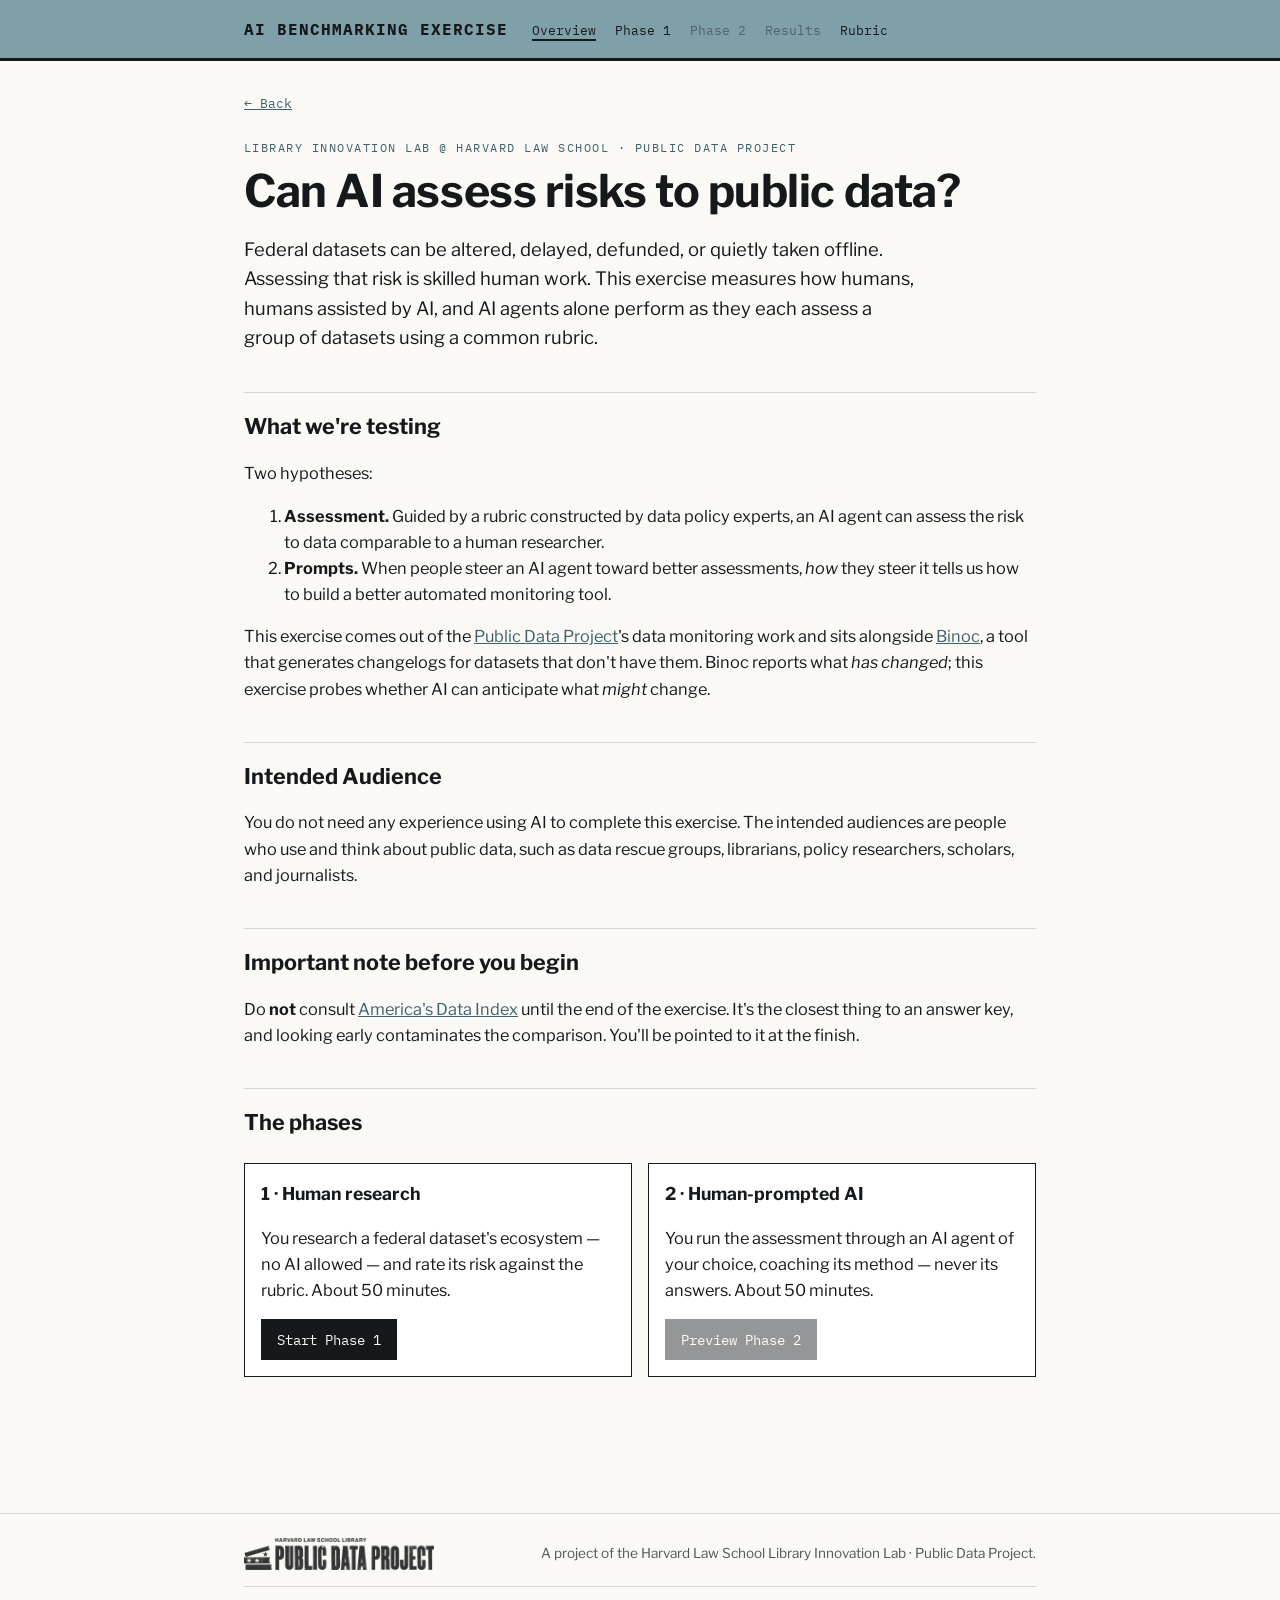
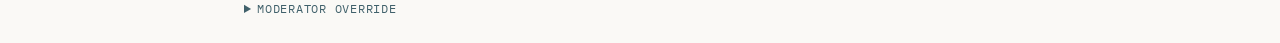
==== overview.html @ 69e3d654 "Updated changes to website for version 2 prototype" ====
<!doctype html>
<html lang="en">
  <head>
    <meta charset="utf-8" />
    <meta name="viewport" content="width=device-width, initial-scale=1" />
    <title>Overview · AI Benchmarking Exercise — Public Data Project</title>
    <link rel="preconnect" href="https://fonts.googleapis.com" />
    <link
      href="https://fonts.googleapis.com/css2?family=IBM+Plex+Mono:wght@400;700&family=Libre+Franklin:ital,wght@0,400;0,600;0,800;1,400&display=swap"
      rel="stylesheet"
    />
    <link rel="stylesheet" href="css/style.css" />
    <script src="js/data-index.js"></script>
    <script src="js/site.js"></script>
    <script>
      applyTrack();
    </script>
  </head>
  <body>
    <header class="site">
      <div class="inner">
        <a class="wordmark" href="index.html">AI Benchmarking Exercise</a>
        <nav class="site">
          <a href="overview.html" aria-current="page">Overview</a>
          <a href="phase-1.html">Phase 1</a>
          <a href="phase-2.html" data-only="group">Phase 2</a>
          <a href="results.html">Results</a>
          <a href="rubric.html">Rubric</a>
        </nav>
      </div>
    </header>

    <main>
      <p class="backlink"><a href="index.html">← Back</a></p>

      <p class="eyebrow">
        Library Innovation Lab @ Harvard Law School · Public Data Project
      </p>
      <h1>Can AI assess risks to public data?</h1>

      <p class="lede">
        Federal datasets can be altered, delayed, defunded, or quietly taken
        offline. Assessing that risk is skilled human work. This exercise
        measures how humans, humans assisted by AI, and AI agents alone perform
        as they each assess a group of datasets using a common rubric.
      </p>

      <h2>What we're testing</h2>
      <p>Two hypotheses:</p>
      <ol>
        <li>
          <strong>Assessment.</strong> Guided by a rubric constructed by data
          policy experts, an AI agent can assess the risk to data comparable to
          a human researcher.
        </li>
        <li>
          <strong>Prompts.</strong> When people steer an AI agent toward better
          assessments, <em>how</em> they steer it tells us how to build a better
          automated monitoring tool.
        </li>
      </ol>
      <p>
        This exercise comes out of the
        <a href="https://lil.law.harvard.edu/our-work/public-data-project/"
          >Public Data Project</a
        >'s data monitoring work and sits alongside
        <a href="https://harvard-lil.github.io/binoc/">Binoc</a>, a tool that
        generates changelogs for datasets that don't have them. Binoc reports
        what <em>has changed</em>; this exercise probes whether AI can
        anticipate what <em>might</em> change.
      </p>

      <h2>Intended Audience</h2>
      <p>
        You do not need any experience using AI to complete this exercise. The
        intended audiences are people who use and think about public data, such
        as data rescue groups, librarians, policy researchers, scholars, and
        journalists.
      </p>

      <h2>Important note before you begin</h2>

      <p>
        Do <strong>not</strong> consult
        <a href="https://dataindex.us/collections/">America's Data Index</a>
        until the end of the exercise. It's the closest thing to an answer key,
        and looking early contaminates the comparison. You'll be pointed to it
        at the finish.
      </p>

      <h2>The phases</h2>
      <div class="phases">
        <article class="phase-card">
          <h3>1 · Human research</h3>
          <p>
            You research a federal dataset's ecosystem — no AI allowed — and
            rate its risk against the rubric. About 50 minutes.
          </p>
          <a class="btn" href="phase-1.html">Start Phase 1</a>
        </article>
        <article class="phase-card" data-only="group">
          <h3>2 · Human-prompted AI</h3>
          <p>
            You run the assessment through an AI agent of your choice, coaching
            its method — never its answers. About 50 minutes.
          </p>
          <a class="btn" href="phase-2.html">Preview Phase 2</a>
        </article>
      </div>
    </main>

    <footer class="site">
      <div class="inner">
        <img
          class="footer-logo"
          src="assets/public-data-project.png"
          width="800"
          height="136"
          alt="Harvard Law School Library · Public Data Project"
        />
        <p>
          A project of the Harvard Law School Library Innovation Lab · Public
          Data Project.
        </p>
      </div>
    </footer>
  <script>guardNav();</script>
</body>
</html>
---- css/style.css ----
/* AI Benchmarking Exercise — site styles.
   Palette nods to the Public Data Project slide (slate blue + stamp black). */

:root {
  --paper: #faf9f6;
  --ink: #16191b;
  --slate: #7fa0a8;      /* PDP slide blue */
  --slate-deep: #40616b; /* links, accents */
  --rule: #d9d5cc;
  --flag-bg: #fdf3d7;
  --flag-ink: #6b5410;
  --gone: #8c1d18;
  --high: #b3541e;
  --moderate: #8a6d00;
  --ok: #2e6b3a;
  --mono: "IBM Plex Mono", ui-monospace, SFMono-Regular, Menlo, monospace;
  --sans: "Libre Franklin", system-ui, -apple-system, "Segoe UI", sans-serif;
}

* { box-sizing: border-box; }

body {
  margin: 0;
  background: var(--paper);
  color: var(--ink);
  font-family: var(--sans);
  font-size: 1.02rem;
  line-height: 1.6;
  /* Keeps the footer on the bottom edge rather than floating mid-screen
     on the short pages. */
  min-height: 100vh;
  display: flex;
  flex-direction: column;
}
main { flex: 1 0 auto; }

/* Header / nav */
header.site {
  border-bottom: 3px solid var(--ink);
  background: var(--slate);
}
header.site .inner {
  max-width: 52rem;
  margin: 0 auto;
  padding: 1rem 1.25rem;
  display: flex;
  flex-wrap: wrap;
  align-items: baseline;
  gap: 0.5rem 1.5rem;
}
header.site .wordmark {
  font-family: var(--mono);
  font-weight: 700;
  text-transform: uppercase;
  letter-spacing: 0.06em;
  color: var(--ink);
  text-decoration: none;
}
nav.site a {
  font-family: var(--mono);
  font-size: 0.82rem;
  color: var(--ink);
  text-decoration: none;
  margin-right: 1rem;
}
nav.site a[aria-current="page"] { border-bottom: 2px solid var(--ink); }
nav.site a:hover { text-decoration: underline; }

main {
  max-width: 52rem;
  margin: 0 auto;
  padding: 2rem 1.25rem 4rem;
}

.eyebrow {
  font-family: var(--mono);
  font-size: 0.78rem;
  text-transform: uppercase;
  letter-spacing: 0.12em;
  color: var(--slate-deep);
  margin: 0 0 0.5rem;
}

h1 {
  font-size: clamp(1.9rem, 4.5vw, 2.8rem);
  line-height: 1.12;
  letter-spacing: -0.01em;
  margin: 0 0 1rem;
}
h2 {
  font-size: 1.35rem;
  margin: 2.5rem 0 0.75rem;
  padding-top: 1rem;
  border-top: 1px solid var(--rule);
}
h3 { font-size: 1.1rem; margin: 1.5rem 0 0.4rem; }

a { color: var(--slate-deep); }
p.meta { font-size: 0.9rem; color: #555; margin-top: 0; }
p.hint { font-size: 0.95rem; color: #444; }

.lede { font-size: 1.15rem; max-width: 42rem; }

.backlink { font-family: var(--mono); font-size: 0.82rem; margin: 0 0 1.5rem; }

/* Entry page — the whole card is the control, so the label isn't said twice.
   Centred in the viewport and given real height so the page doesn't read as a
   header with a stub of content under it. */
main.entry { display: flex; flex-direction: column; justify-content: center; }
main.entry h1 { margin-bottom: 2.25rem; }
.choices { display: grid; gap: 1rem; }
.choice {
  display: flex;
  align-items: center;
  justify-content: space-between;
  gap: 1.5rem;
  border: 1.5px solid var(--ink);
  background: #fff;
  padding: 1.6rem;
  text-decoration: none;
  color: var(--ink);
}
.choice:hover { background: var(--ink); color: var(--paper); }
.choice-label {
  font-family: var(--mono);
  font-weight: 700;
  font-size: 1.25rem;
  text-transform: uppercase;
  letter-spacing: 0.06em;
}
.choice-go { font-family: var(--mono); font-size: 1.5rem; line-height: 1; }

/* Phase cards on landing */
.phases { display: grid; gap: 1rem; margin: 1.5rem 0; }
@media (min-width: 640px) { .phases { grid-template-columns: repeat(auto-fit, minmax(14rem, 1fr)); } }
.phase-card {
  border: 1.5px solid var(--ink);
  padding: 1rem;
  background: #fff;
}
.phase-card h3 { margin-top: 0; }
.badge {
  display: inline-block;
  font-family: var(--mono);
  font-size: 0.7rem;
  text-transform: uppercase;
  letter-spacing: 0.08em;
  padding: 0.15rem 0.45rem;
  border: 1px solid currentColor;
  margin-bottom: 0.5rem;
}
.badge.open   { color: var(--ok); }
.badge.guided { color: var(--high); }
.badge.team   { color: var(--slate-deep); }

/* Buttons */
.btn, button.copy {
  display: inline-block;
  font-family: var(--mono);
  font-size: 0.9rem;
  padding: 0.55rem 1rem;
  background: var(--ink);
  color: var(--paper);
  border: none;
  text-decoration: none;
  cursor: pointer;
}
.btn:hover, button.copy:hover { background: var(--slate-deep); }
.btn.secondary { background: transparent; color: var(--ink); border: 1.5px solid var(--ink); }
/* A link that refuses the click, e.g. Continue to Phase 2 before Phase 1 is
   filled in. Kept in the flow so the reason underneath it makes sense. */
.btn.disabled { opacity: 0.45; cursor: not-allowed; }
/* Nav destinations that are closed for now. Still legible, clearly not live. */
nav.site a.blocked { opacity: 0.45; cursor: not-allowed; }
/* The wordmark never dims — it simply stops being a link. */
a.wordmark.inert { cursor: default; }
.override { display: flex; flex-wrap: wrap; gap: 0.5rem; align-items: center; margin-top: 0.75rem !important; }
.override input { width: auto; flex: 0 1 12rem; padding: 0.35rem 0.5rem; }
.override-label { font-family: var(--mono); font-size: 0.78rem; text-transform: uppercase; letter-spacing: 0.06em; }
.override .status { margin: 0; }
/* Footer moderator panel — findable, not shouty. */
details.mod { flex-basis: 100%; border-top: 1px solid var(--rule); padding-top: 0.75rem; }
details.mod summary { font-family: var(--mono); font-size: 0.78rem; text-transform: uppercase; letter-spacing: 0.06em; cursor: pointer; color: var(--slate-deep); }
details.mod .override { margin-top: 0.6rem !important; }
.btn.disabled:hover { background: var(--ink); }
/* Locked Phase 1 fields, once Phase 2 has been opened. */
:disabled { background: #f2f1ed; color: #666; cursor: not-allowed; }

/* Team-decision flags */
.flag, .flag-block {
  background: var(--flag-bg);
  color: var(--flag-ink);
  font-family: var(--mono);
  font-size: 0.82rem;
}
.flag { padding: 0.05rem 0.35rem; }
.flag-block { padding: 0.6rem 0.8rem; border-left: 3px solid var(--flag-ink); }

/* Participant asides — "for you, not the bot". Deliberately upright: italics are
   reserved for language we're suggesting you type at the agent, which is why the
   <em> runs inside these boxes stand out. */
aside.participant {
  border-left: 3px solid var(--slate);
  background: #f0f3f4;
  padding: 0.75rem 1rem;
  margin: 1rem 0;
}
aside.participant .label {
  display: block;
  font-family: var(--mono);
  font-style: normal;
  font-size: 0.72rem;
  text-transform: uppercase;
  letter-spacing: 0.1em;
  color: var(--slate-deep);
  margin-bottom: 0.25rem;
}

/* Do / Don't lists */
.dodont { display: grid; gap: 1rem; margin: 1rem 0; }
@media (min-width: 640px) { .dodont { grid-template-columns: 1fr 1fr; } }
.dodont section { border: 1px solid var(--rule); background: #fff; padding: 1rem; }
.dodont h3 { margin-top: 0; font-family: var(--mono); font-size: 0.9rem; text-transform: uppercase; }
.dodont ul { margin: 0; padding-left: 1.1rem; }
.dodont li { margin-bottom: 0.5rem; }

/* Forms / pickers */
.picker { display: grid; gap: 1rem; margin: 1rem 0; }
.picker label { font-family: var(--mono); font-size: 0.82rem; text-transform: uppercase; letter-spacing: 0.06em; display: block; margin-bottom: 0.3rem; }
select, input[type="text"], textarea {
  width: 100%;
  font: inherit;
  padding: 0.5rem;
  border: 1.5px solid var(--ink);
  background: #fff;
}
#dataset-card { border: 1px solid var(--rule); background: #fff; padding: 1rem 1.25rem; margin: 1rem 0; }
#dataset-card h3 { margin-top: 0; }
#custom-dataset-fields { display: grid; gap: 0.75rem; border: 1px dashed var(--slate-deep); padding: 1rem; }
/* An ID selector outranks the UA stylesheet's [hidden] { display: none }, so the
   hidden attribute needs restating here or the fields never actually hide. */
#custom-dataset-fields[hidden] { display: none; }

/* Phase 1 worksheet — the participant's own rating, saved and carried to Phase 2 */
.worksheet {
  display: grid;
  gap: 0.75rem;
  border-left: 3px solid var(--slate);
  background: #fff;
  padding: 0.9rem 1rem;
  margin: -0.75rem 0 1.75rem;
}
.worksheet-title {
  grid-column: 1 / -1;
  margin: 0;
  font-family: var(--mono);
  font-size: 0.72rem;
  text-transform: uppercase;
  letter-spacing: 0.1em;
  color: var(--slate-deep);
}
@media (min-width: 640px) {
  .worksheet { grid-template-columns: 14rem 1fr; align-items: start; }
}

/* Phase 2 carry-over panel — context, never something to paste */
.carryover {
  border: 1.5px solid var(--slate-deep);
  border-left-width: 5px;
  background: #f0f3f4;
  padding: 1rem 1.25rem;
  margin: 1rem 0 1.75rem;
}
.carryover.missing { border-color: var(--high); background: #fdf1ea; }
.carryover .label {
  margin: 0 0 0.5rem;
  font-family: var(--mono);
  font-size: 0.72rem;
  text-transform: uppercase;
  letter-spacing: 0.1em;
  color: var(--slate-deep);
}
.carryover.missing .label { color: var(--high); }
.carryover p { margin: 0 0 0.5rem; }
.carryover .meta { display: block; font-size: 0.9rem; color: #555; }
.carryover .cats-intro { margin-top: 0.75rem; font-size: 0.95rem; }
.carryover ul.cats { margin: 0 0 0.5rem; padding-left: 1.1rem; }
.carryover ul.cats li { margin-bottom: 0.25rem; }
.carryover .hint { margin-top: 0.75rem; }

.rating-badge {
  display: inline-block;
  font-family: var(--mono);
  font-size: 0.7rem;
  text-transform: uppercase;
  letter-spacing: 0.06em;
  padding: 0.1rem 0.4rem;
  border: 1px solid currentColor;
  vertical-align: 0.1em;
}
.rating-badge.none { color: #777; font-style: normal; }

/* Phase 2 "what the AI added" notes */
.ai-note {
  border: 1px solid var(--rule);
  background: #fff;
  padding: 1rem 1.25rem;
  margin: 0 0 1rem;
}
.ai-note h3 { margin-top: 0; }
.ai-note .prior {
  font-size: 0.92rem;
  color: #444;
  border-left: 3px solid var(--rule);
  padding-left: 0.75rem;
  margin: 0 0 0.75rem;
}
.ai-note .prior span {
  font-family: var(--mono);
  font-size: 0.72rem;
  text-transform: uppercase;
  letter-spacing: 0.08em;
  color: var(--slate-deep);
  display: block;
}
.ai-note .prior.empty { color: #777; }
.ai-note label {
  font-family: var(--mono);
  font-size: 0.82rem;
  text-transform: uppercase;
  letter-spacing: 0.06em;
  display: block;
  margin-bottom: 0.3rem;
}

/* Rubric tables */
table.rubric { border-collapse: collapse; width: 100%; background: #fff; margin: 0.5rem 0 1.5rem; }
table.rubric th, table.rubric td {
  border: 1px solid var(--rule);
  padding: 0.5rem 0.75rem;
  text-align: left;
  vertical-align: top;
  font-size: 0.95rem;
}
th.lvl { font-family: var(--mono); font-size: 0.8rem; white-space: nowrap; width: 9.5rem; }
.lvl-gone { color: var(--gone); }
.lvl-high-risk { color: var(--high); }
.lvl-moderate-risk { color: var(--moderate); }
.lvl-no-known-issue { color: var(--ok); }

/* Prompt blocks */
.prompt-block { position: relative; margin: 1rem 0 2rem; }
.prompt-block pre {
  background: var(--ink);
  color: #e8e6df;
  padding: 1.25rem;
  overflow-x: auto;
  font-family: var(--mono);
  font-size: 0.85rem;
  line-height: 1.55;
  white-space: pre-wrap;
  margin: 0;
}
.prompt-block button.copy { position: absolute; top: 0.5rem; right: 0.5rem; background: var(--slate-deep); }

/* Submission feedback under the Phase 1 submit button */
.status { font-family: var(--mono); font-size: 0.85rem; min-height: 1.2em; margin-top: 0.5rem; }
.status.ok { color: var(--ok); }
.status.error { color: var(--gone); }
.optional { font-family: var(--sans); text-transform: none; letter-spacing: normal; color: #777; }

.ai-note select + label,
.ai-note textarea + label { margin-top: 1rem; }

/* "Before you start" callout. Heavier than an aside on purpose — the 50 minutes
   and the no-AI rule were being read past. */
.callout {
  border: 3px solid var(--ink);
  background: var(--flag-bg);
  padding: 1rem 1.25rem;
  margin: 0 0 1.5rem;
}
/* Locked / blocked variant: light red so it reads as a stop, and clearly not the
   cream "Before you start" note. */
.callout.locked { background: #fbece9; border-color: var(--gone); }
.callout.locked .callout-title { color: var(--gone); }
.callout p { margin: 0; }
.callout p + p { margin-top: 0.35rem; }
.callout-title {
  font-family: var(--mono);
  font-size: 0.78rem;
  text-transform: uppercase;
  letter-spacing: 0.12em;
}

/* Solo category picker */
.checkset { border: 1.5px solid var(--ink); background: #fff; padding: 1rem 1.25rem; }
.checkset legend {
  font-family: var(--mono);
  font-size: 0.82rem;
  text-transform: uppercase;
  letter-spacing: 0.06em;
  padding: 0 0.4rem;
}
/* Overrides the uppercase mono treatment .picker gives its labels — these read as
   sentences, not field names. */
label.check {
  display: flex;
  align-items: baseline;
  gap: 0.6rem;
  margin-bottom: 0.4rem;
  font-family: var(--sans);
  font-size: 1rem;
  text-transform: none;
  letter-spacing: normal;
}
label.check input { width: auto; margin: 0; }
.checkset .hint { margin: 0.75rem 0 0; }

/* Thinking-mode cards, one per provider */
.provider-cards { display: grid; gap: 1rem; margin: 1rem 0 2rem; }
@media (min-width: 640px) { .provider-cards { grid-template-columns: repeat(auto-fit, minmax(12rem, 1fr)); } }
.provider { border: 1px solid var(--rule); background: #fff; padding: 0.9rem 1rem; }
.provider p { margin: 0; font-size: 0.95rem; }
.provider p + p { margin-top: 0.35rem; }
.provider-name {
  font-family: var(--mono);
  font-size: 0.78rem;
  text-transform: uppercase;
  letter-spacing: 0.08em;
  color: var(--slate-deep);
}
.arrow { font-family: var(--mono); }

/* Results — three assessments of one dataset, side by side */
table.compare-table { border-collapse: collapse; width: 100%; background: #fff; margin: 1.5rem 0 2.5rem; }
table.compare-table th, table.compare-table td {
  border: 1px solid var(--rule);
  padding: 0.5rem 0.75rem;
  text-align: left;
  vertical-align: middle;
  font-size: 0.95rem;
}
table.compare-table thead th {
  font-family: var(--mono);
  font-size: 0.78rem;
  text-transform: uppercase;
  letter-spacing: 0.06em;
  border-bottom-width: 1.5px;
  border-bottom-color: var(--ink);
}
table.compare-table tbody th { font-weight: 600; }
table.compare-table select { font-size: 0.9rem; padding: 0.3rem; border-width: 1px; }

/* Banners: guided-only notice, and the answer-key warning on the results page */
.banner {
  background: var(--high);
  color: #fff;
  font-family: var(--mono);
  font-size: 0.85rem;
  padding: 0.6rem 1rem;
  margin-bottom: 1.5rem;
}

footer.site {
  border-top: 1px solid var(--rule);
  margin-top: 3rem;
}
footer.site .inner {
  max-width: 52rem;
  margin: 0 auto;
  padding: 1.5rem 1.25rem;
  font-size: 0.85rem;
  color: #555;
  display: flex;
  flex-wrap: wrap;
  align-items: center;
  justify-content: space-between;
  gap: 1rem 2rem;
}
footer.site p { margin: 0; }
.footer-logo { display: block; width: 190px; height: auto; }

:focus-visible { outline: 3px solid var(--slate-deep); outline-offset: 2px; }
@media (prefers-reduced-motion: reduce) {
  * { animation: none !important; transition: none !important; }
}

/* ---------------------------------------------------------------------------
   Track gating — LAST IN THE FILE ON PURPOSE.

   Solo runs Phase 1 only; a guided session runs Phases 1 and 2. Both tracks'
   markup ships on every page and CSS hides what doesn't apply, with <html
   data-track> set from the head so nothing flashes before paint.

   These rules must beat every display declaration above them. The `html`
   prefix lifts them to (0,1,1) so they outrank single-class rules like .btn on
   specificity, and sitting at the end of the file means they also win on source
   order. Belt and braces: get either wrong and a gated element — a submit
   button, a phase card — stays visible to the wrong track, which is silent and
   easy to miss. Do not move this block.
   --------------------------------------------------------------------------- */
html [data-only] { display: none; }
html[data-track="solo"] [data-only="solo"],
html[data-track="group"] [data-only="group"] { display: revert; }
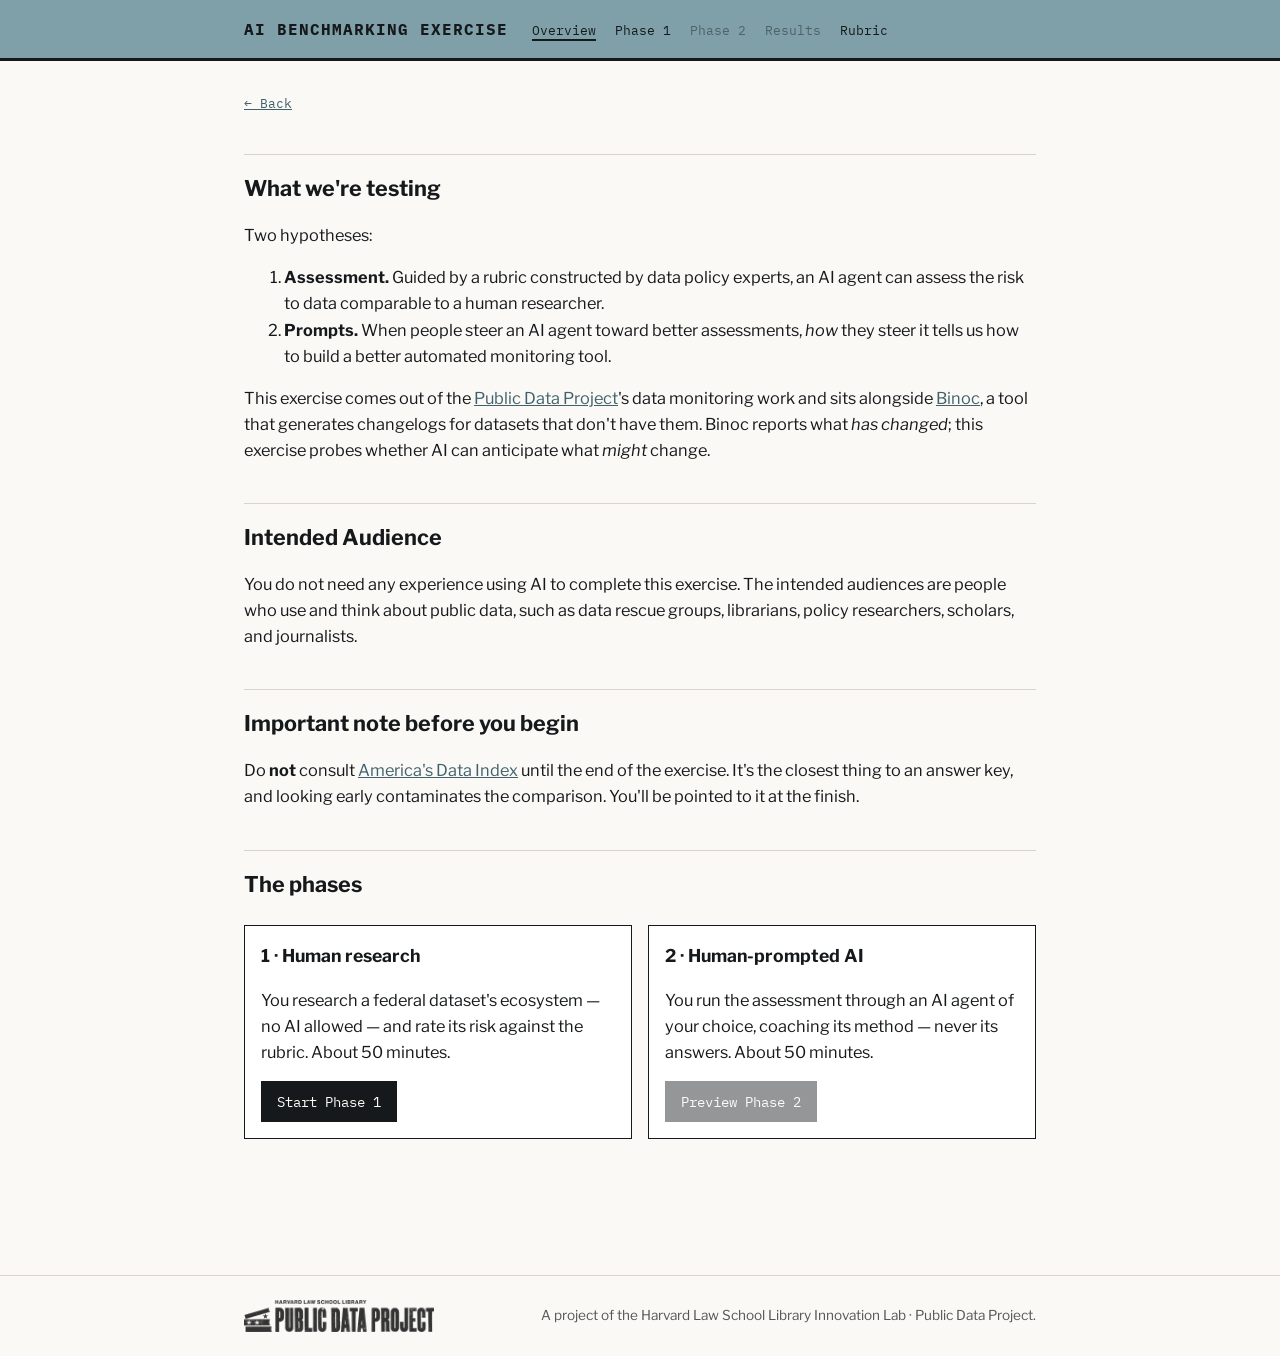
==== commit 61f98f40: "Made site fix suggested by Molly and Halle to move heading to home page" ====
--- a/overview.html
+++ b/overview.html
@@ -32,18 +32,6 @@
 
     <main>
       <p class="backlink"><a href="index.html">← Back</a></p>
-
-      <p class="eyebrow">
-        Library Innovation Lab @ Harvard Law School · Public Data Project
-      </p>
-      <h1>Can AI assess risks to public data?</h1>
-
-      <p class="lede">
-        Federal datasets can be altered, delayed, defunded, or quietly taken
-        offline. Assessing that risk is skilled human work. This exercise
-        measures how humans, humans assisted by AI, and AI agents alone perform
-        as they each assess a group of datasets using a common rubric.
-      </p>
 
       <h2>What we're testing</h2>
       <p>Two hypotheses:</p>
--- a/css/style.css
+++ b/css/style.css
@@ -166,6 +166,8 @@
   cursor: pointer;
 }
 .btn:hover, button.copy:hover { background: var(--slate-deep); }
+/* Two or more buttons side by side, wrapping on a narrow screen. */
+.btn-row { display: flex; flex-wrap: wrap; gap: 0.75rem; align-items: center; }
 .btn.secondary { background: transparent; color: var(--ink); border: 1.5px solid var(--ink); }
 /* A link that refuses the click, e.g. Continue to Phase 2 before Phase 1 is
    filled in. Kept in the flow so the reason underneath it makes sense. */
@@ -174,14 +176,6 @@
 nav.site a.blocked { opacity: 0.45; cursor: not-allowed; }
 /* The wordmark never dims — it simply stops being a link. */
 a.wordmark.inert { cursor: default; }
-.override { display: flex; flex-wrap: wrap; gap: 0.5rem; align-items: center; margin-top: 0.75rem !important; }
-.override input { width: auto; flex: 0 1 12rem; padding: 0.35rem 0.5rem; }
-.override-label { font-family: var(--mono); font-size: 0.78rem; text-transform: uppercase; letter-spacing: 0.06em; }
-.override .status { margin: 0; }
-/* Footer moderator panel — findable, not shouty. */
-details.mod { flex-basis: 100%; border-top: 1px solid var(--rule); padding-top: 0.75rem; }
-details.mod summary { font-family: var(--mono); font-size: 0.78rem; text-transform: uppercase; letter-spacing: 0.06em; cursor: pointer; color: var(--slate-deep); }
-details.mod .override { margin-top: 0.6rem !important; }
 .btn.disabled:hover { background: var(--ink); }
 /* Locked Phase 1 fields, once Phase 2 has been opened. */
 :disabled { background: #f2f1ed; color: #666; cursor: not-allowed; }
@@ -215,6 +209,42 @@
   color: var(--slate-deep);
   margin-bottom: 0.25rem;
 }
+aside.participant ul { margin: 0.35rem 0 0; padding-left: 1.1rem; }
+aside.participant li { margin-bottom: 0.25rem; }
+aside.participant li:last-child { margin-bottom: 0; }
+
+/* Checklist variant, for guidance that is a sequence of steps rather than
+   something to read. Step numbers come from a counter, so the markup carries
+   none of its own. */
+aside.participant .todo-intro { margin: 0 0 0.6rem; }
+aside.participant ol.todo {
+  list-style: none;
+  counter-reset: todo;
+  margin: 0;
+  padding: 0;
+}
+aside.participant ol.todo li {
+  display: flex;
+  gap: 0.7rem;
+  align-items: flex-start;
+  margin: 0;
+  padding: 0.6rem 0;
+  border-top: 1px solid #dde3e4; /* the aside's own background, a shade down */
+}
+aside.participant ol.todo li::before {
+  counter-increment: todo;
+  content: counter(todo);
+  flex: 0 0 1.45rem;
+  height: 1.45rem;
+  border: 1.5px solid var(--slate);
+  font-family: var(--mono);
+  font-size: 0.78rem;
+  line-height: 1.45rem;
+  text-align: center;
+  color: var(--slate-deep);
+}
+/* Closing reminder or caution under a checklist — not one of the steps. */
+aside.participant .todo-note { margin: 0.9rem 0 0; }
 
 /* Do / Don't lists */
 .dodont { display: grid; gap: 1rem; margin: 1rem 0; }
@@ -375,6 +405,7 @@
 /* "Before you start" callout. Heavier than an aside on purpose — the 50 minutes
    and the no-AI rule were being read past. */
 .callout {
+  position: relative;
   border: 3px solid var(--ink);
   background: var(--flag-bg);
   padding: 1rem 1.25rem;
@@ -384,6 +415,41 @@
    cream "Before you start" note. */
 .callout.locked { background: #fbece9; border-color: var(--gone); }
 .callout.locked .callout-title { color: var(--gone); }
+
+/* The padlock that freezes or re-enables the Phase 1 answers. Sits in the
+   corner of its notice, sized to read as a secondary control rather than a
+   call to action. */
+#phase1-lock .callout-title, #phase1-lock .lock-note { padding-right: 6.5rem; }
+.lock-toggle {
+  position: absolute;
+  top: 0.65rem;
+  right: 0.75rem;
+  display: flex;
+  align-items: center;
+  gap: 0.35rem;
+  padding: 0.3rem 0.5rem;
+  background: transparent;
+  border: 1.5px solid currentColor;
+  color: var(--gone);
+  cursor: pointer;
+}
+.callout:not(.locked) .lock-toggle { color: var(--slate-deep); }
+.lock-toggle:hover { background: rgba(0, 0, 0, 0.06); }
+.lock-toggle svg {
+  width: 15px;
+  height: 15px;
+  fill: none;
+  stroke: currentColor;
+  stroke-width: 2;
+  stroke-linecap: round;
+  stroke-linejoin: round;
+}
+.lock-toggle-text {
+  font-family: var(--mono);
+  font-size: 0.7rem;
+  text-transform: uppercase;
+  letter-spacing: 0.08em;
+}
 .callout p { margin: 0; }
 .callout p + p { margin-top: 0.35rem; }
 .callout-title {
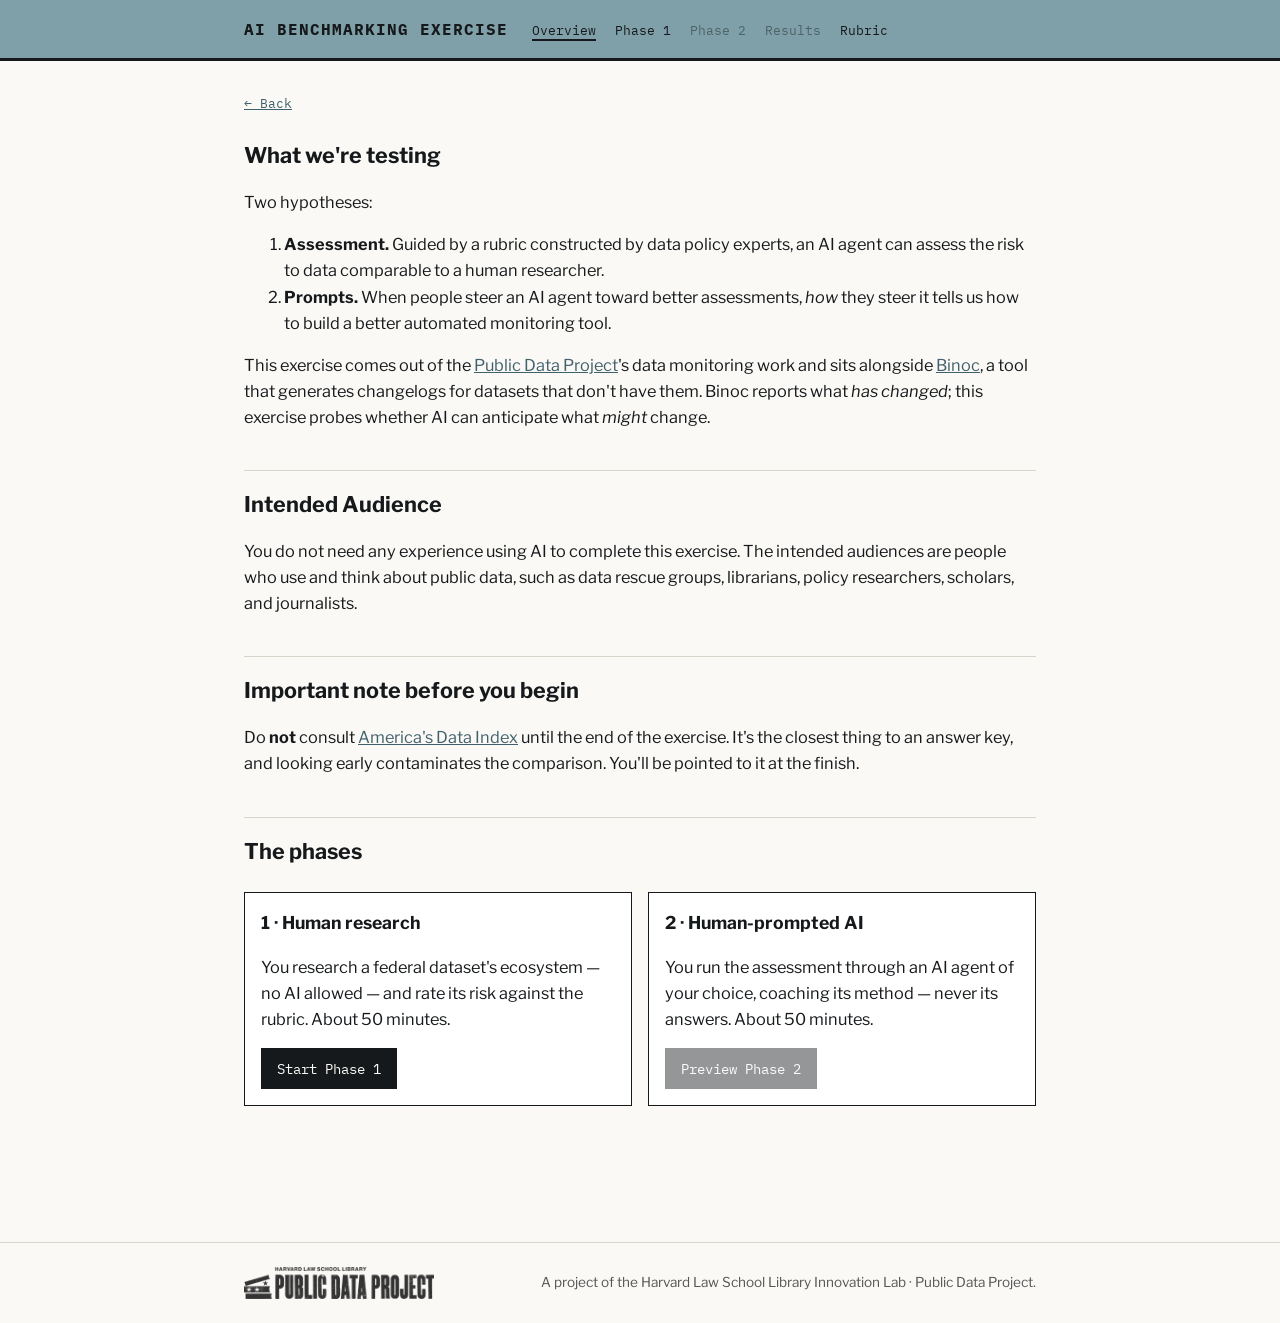
==== commit f69c326d: "Added new experts section" ====
--- a/overview.html
+++ b/overview.html
@@ -68,12 +68,17 @@
 
       <h2>Important note before you begin</h2>
 
-      <p>
+      <p data-hide="expert">
         Do <strong>not</strong> consult
         <a href="https://dataindex.us/collections/">America's Data Index</a>
         until the end of the exercise. It's the closest thing to an answer key,
         and looking early contaminates the comparison. You'll be pointed to it
         at the finish.
+      </p>
+      <p data-only="expert">
+        Do <strong>not</strong> consult
+        <a href="https://dataindex.us/collections/">America's Data Index</a>
+        during the exercise.
       </p>
 
       <h2>The phases</h2>
--- a/css/style.css
+++ b/css/style.css
@@ -93,6 +93,7 @@
   padding-top: 1rem;
   border-top: 1px solid var(--rule);
 }
+.backlink + h2 { margin-top: 0; padding-top: 0; border-top: 0; }
 h3 { font-size: 1.1rem; margin: 1.5rem 0 0.4rem; }
 
 a { color: var(--slate-deep); }
@@ -107,7 +108,7 @@
    Centred in the viewport and given real height so the page doesn't read as a
    header with a stub of content under it. */
 main.entry { display: flex; flex-direction: column; justify-content: center; }
-main.entry h1 { margin-bottom: 2.25rem; }
+main.entry .lede { margin-bottom: 2.25rem; }
 .choices { display: grid; gap: 1rem; }
 .choice {
   display: flex;
@@ -568,4 +569,7 @@
    --------------------------------------------------------------------------- */
 html [data-only] { display: none; }
 html[data-track="solo"] [data-only="solo"],
-html[data-track="group"] [data-only="group"] { display: revert; }
+html[data-track="group"] [data-only="group"],
+html[data-track="expert"] [data-only="group"],
+html[data-track="expert"] [data-only="expert"] { display: revert; }
+html[data-track="expert"] [data-hide="expert"] { display: none; }
